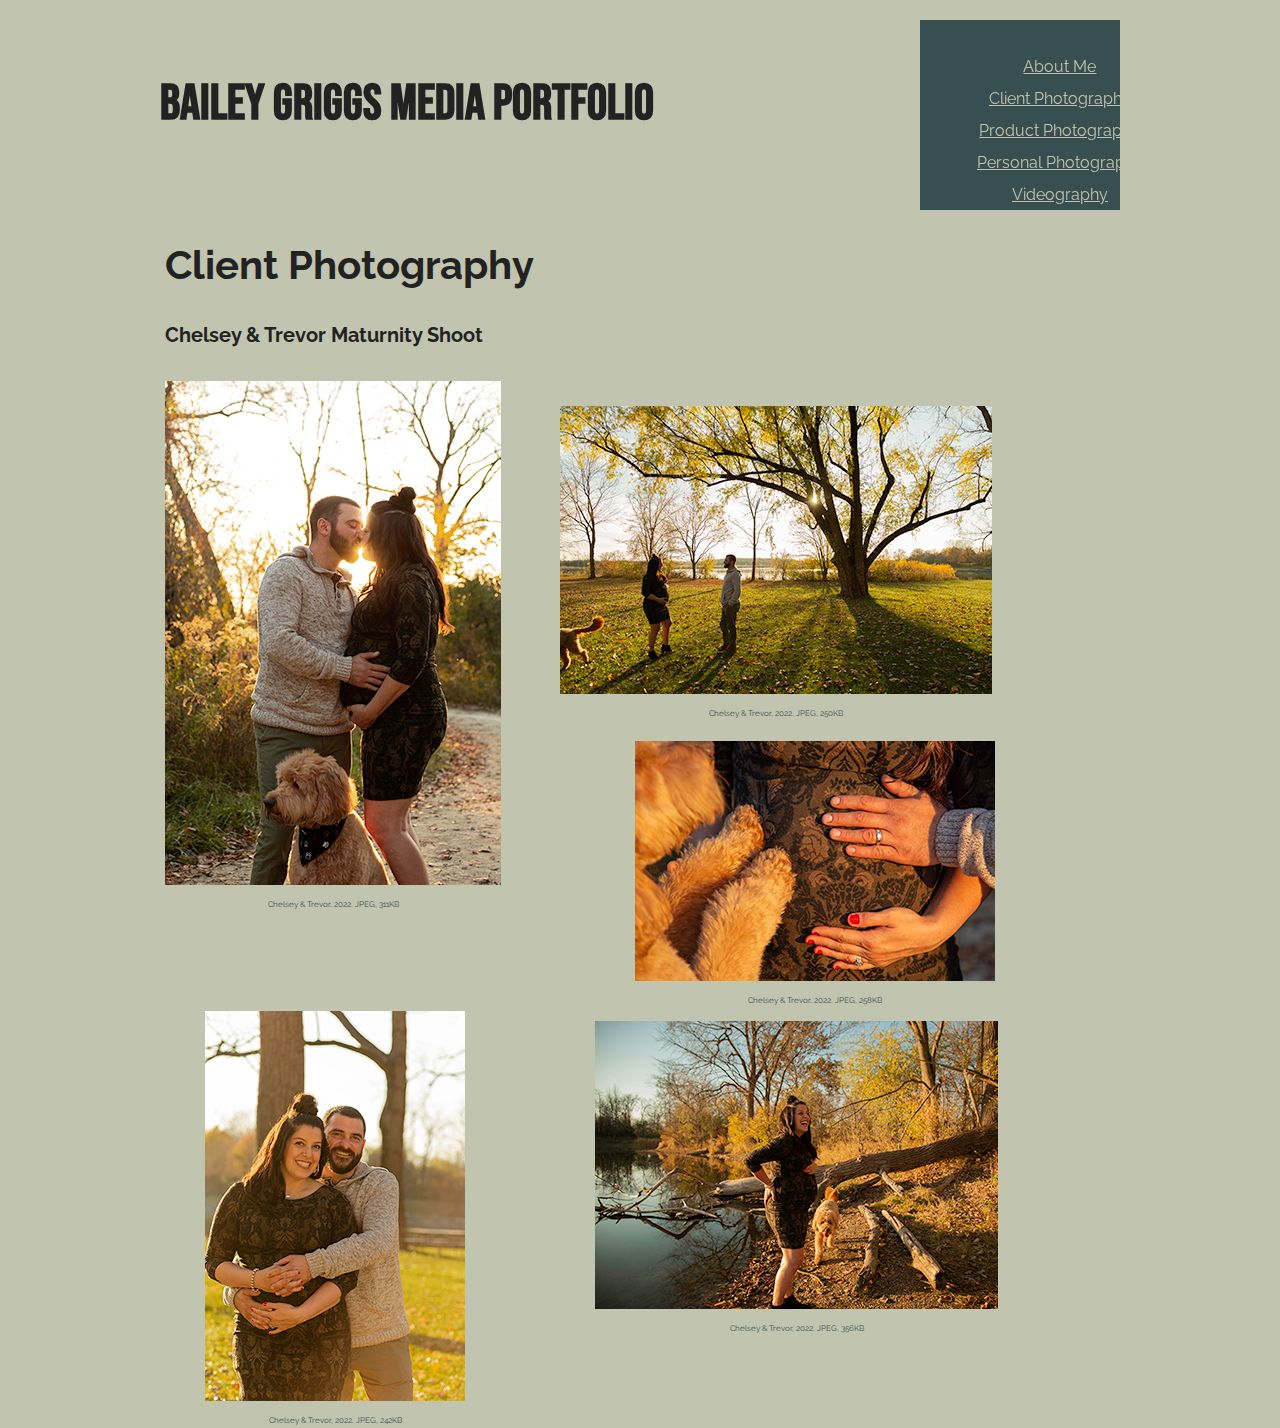
==== client-photography.html @ 6ba6bd65 "about me" ====
<!DOCTYPE html>
<html lang="en">

  <head>
    <title>Bailey Griggs</title>
    <meta charset="utf-8" />
    <link href="css/style.css" rel="stylesheet" />
  </head>

  <body>
    <header>
      <h1>Bailey Griggs Media Portfolio</h1>
    </header>

    <nav>
      <ul id="navlist">
        <li><a href="index.html">About Me</a></li>
        <li><a href="client-photography.html">Client Photography</a></li>
        <li><a href="product-photography.html">Product Photography</a></li>
        <li><a href="personal-photography.html">Personal Photography</a></li>
        <li><a href="videography.html">Videography</a></li>
      </ul>
    </nav>


<main>

<h2>Client Photography</h2>

  <h3>Chelsey & Trevor Maturnity Shoot</h3>

  <figure id="chels-5">
      <img src="images/client-photography/chels-5.jpg"
          alt="Chelsey & Trevor, 2022">
          <figcaption>Chelsey & Trevor, 2022. JPEG, 311KB</figcaption>
  </figure>

    <figure id="chels-2">
        <img src="images/client-photography/chels-2.jpg"
            alt="Chelsey & Trevor, 2022">
            <figcaption>Chelsey & Trevor, 2022. JPEG, 250KB</figcaption>
    </figure>

    <figure id="chels-3">
        <img src="images/client-photography/chels-3.jpg"
            alt="Chelsey & Trevor, 2022">
            <figcaption>Chelsey & Trevor, 2022. JPEG, 242KB</figcaption>
    </figure>

    <figure id="chels-1">
        <img src="images/client-photography/chels-1.jpg"
            alt="Chelsey & Trevor, 2022">
            <figcaption>Chelsey & Trevor, 2022. JPEG, 258KB</figcaption>
        </figure>

    <figure id="chels-4">
        <img src="images/client-photography/chels-4.jpg"
            alt="Chelsey & Trevor, 2022">
            <figcaption>Chelsey & Trevor, 2022. JPEG, 356KB</figcaption>
    </figure>
</main>
</body>
---- css/style.css ----
@import url('https://fonts.googleapis.com/css2?family=Bebas+Neue&family=Raleway:wght@500&display=swap');

body {
  font-family: "Raleway", "Georgia", sans-serif;
  font-size: 16px;
  color: #222;
  line-height: 2;
  max-width: 960px;
  margin: 20px auto;
  background-color: rgb(193,196,175);
  display: grid;
  grid-template-columns: 2fr 1fr;
  grid-template-rows: auto;
  overflow: auto;
}

a,
a:link {
  color: rgb(193,196,175);
}

a:visited {
  color: rgb(201,143,57);
}

a:hover {
  color: rgb(147,184,177);
}

a:active {
  color: rgb(104,114,55);
}

h2 {
  font-family: "Raleway", "Georgia", sans-serif;
  font-size: 40px;
  margin-top: 10px;
  margin-bottom: 5px;
}

h3 {
  font-family: "Raleway", "Georgia", sans-serif;
  font-size: 20px;
  margin-top: 10px;
  margin-bottom: 5px;
}

p {
  font-family: "Georgia", sans-serif;
  font-size: 16px;
  margin-top: 10px;
  margin-bottom: 5px;
}

header {
  background-color: rgb(193,196,175);
  font-family: "Bebas Neue", sans-serif;
  font-size: 25px;
  margin-bottom: 0px;
  text-align: left;
  width: 700px;
  overflow: auto;
  position: sticky;
  top: 0px;
  grid-column: 1/3;
  grid-row: 1;
  position: sticky;
  z-index: 100;
}

nav {
    background-color: rgb(55,79,81);
    padding: 10px;
    position: sticky;
    top: 0px;
    right: 40px;
    align-content: center;
    grid-column: 3/4;
    grid-row: 1;
    width: 180px;
    height: 170px;
    position: sticky;
    z-index: 100;
  }

  main {
    max-width: 960px;
    width: auto;
    margin: 5px;
    grid-column: 1/4;
    position: relative;
  }

figcaption {
  font-size: 8px;
  color: rgb(55,79,81);
  text-align: center;
  overflow: auto;
}

#name {
  font-size: 60px;
}

#title {
  letter-spacing: 2px;
  word-spacing: 4px;
}

#navlist {
    list-style-type: none;
    display: flex;
    flex-direction: column;
    flex-wrap: nowrap;
    justify-content: center;
    align-items: center;
    overflow: auto;
    width: 180px;
    height: 170px;
    }

#headshot {
  position: relative;
  bottom: 45px;
  float: right;
}

#introduction p {
  text-indent: 20px;
}

#client-photography {
  max-width: 560px;
  overflow: auto;
}

#chels-5 {
  position: absolute;
  top: 150px;
  left: -40px;
}

#chels-2 {
  position: absolute;
  top: 175px;
  left: 355px;
}

#chels-3 {
  position: absolute;
  top: 780px;
  left: 0px;
}


#chels-1 {
  position: absolute;
  top: 510px;
  left: 430px;
}

#chels-4 {
  position: absolute;
  top: 790px;
  left: 390px;
}

/*Personal Photography*/

#digital-1 {
  grid-column: 1 / 6;
  grid-row: 1 / 7;
}

#digital-2 {
  grid-column: 5 / 10;
  grid-row: 4 / 8;
}

#digital-3 {
  grid-column: 9 / 14;
  grid-row: 1 / 7;
}

#digital-4 {
  grid-column: 1 / 6;
  grid-row: 10 / 16;
}

#digital-5 {
  grid-column: 5 / 12;
  grid-row: 12 / 16;
}

#digital-6 {
  grid-column: 5 / 10;
  grid-row: 8 / 12;
}

#digital-7 {
  grid-column: 5 / 10;
  grid-row: 1 / 4;
}

#digital-8 {
  grid-column: 9 / 14;
  grid-row: 7 / 12;
}

#digital-9 {
  grid-column: 1 / 6;
  grid-row: 7 / 10;
}

#film-1 {
  grid-column: 10 / 14;
  grid-row: 6 / 10;
}

#film-2 {
  grid-column: 1 / 7;
  grid-row: 1 / 7;
}

#film-3 {
  grid-column: 9 / 14;
  grid-row: 1 / 6;
}

#film-4 {
  grid-column: 1 / 7;
  grid-row: 7 / 10;
}

#film-5 {
  grid-column: 6 / 10;
  grid-row: 2 / 6;
}

#film-6 {
  grid-column: 6 / 11;
  grid-row: 6 / 11;
}

/*
#aw-5 {
  float: left;
}

#aw-1 {
  float: right;
}

#aw-9 {
  float: left;
}
*/

.row {
  display: flex;
  flex-wrap: wrap;
  padding: 4px;
}

.column {
  flex: 25%;
  max-width: 25%;
  padding: 0 4px;
}

.column img {
  margin-top: 8px;
  vertical-align: middle;
  width: 100%;
}

@@media screen and (max-width: 900px) {
  .column {
   flex: 50%;
   max-width: 50%;
 }
}

@media screen and (max-width: 900px) {
  .column {
    flex: 100%;
    max-width: 100%;
  }
}






.gallery {
  display: grid;
  grid-template-columns: repeat(13, 1fr);
  grid-template-rows: repeat(auto, 5vw);
  grid-gap: 15px;
}

.gallery img {
  width: 100%;
  height: 100%;
  object-fit: cover;
}
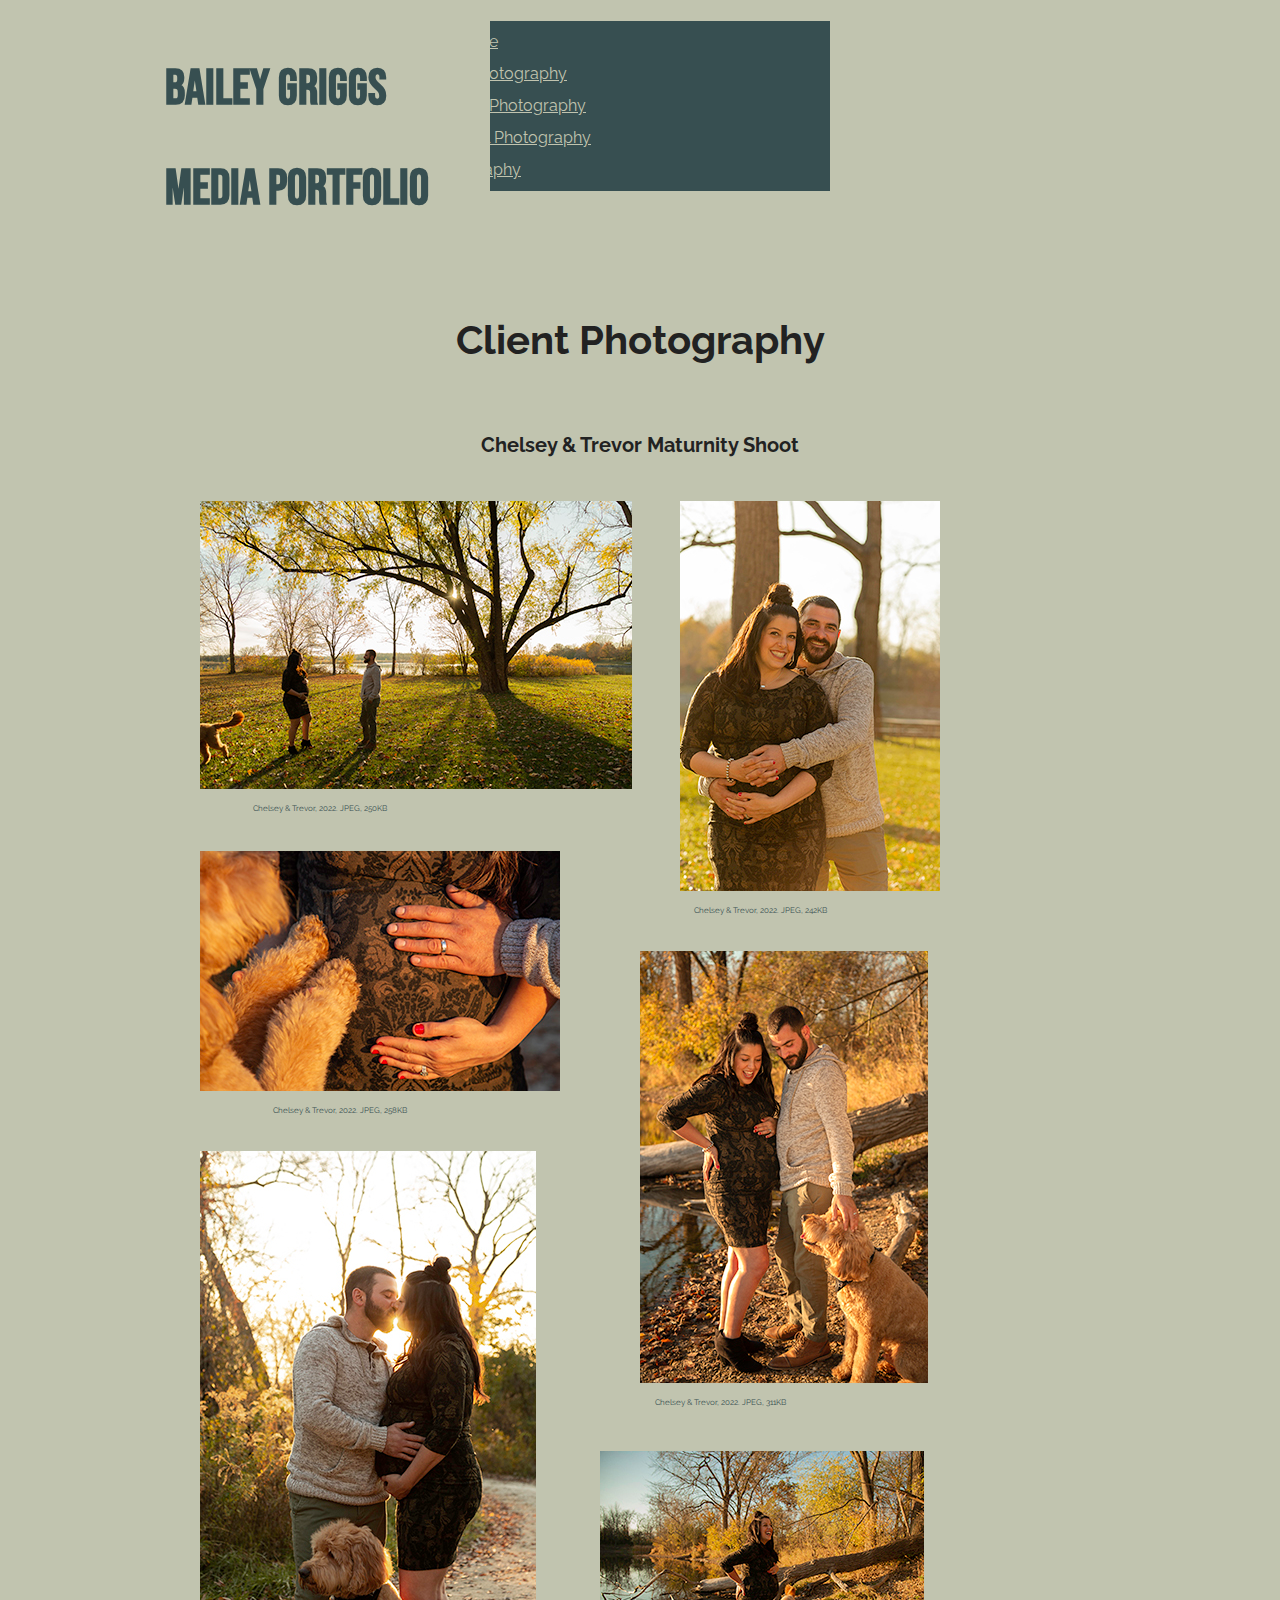
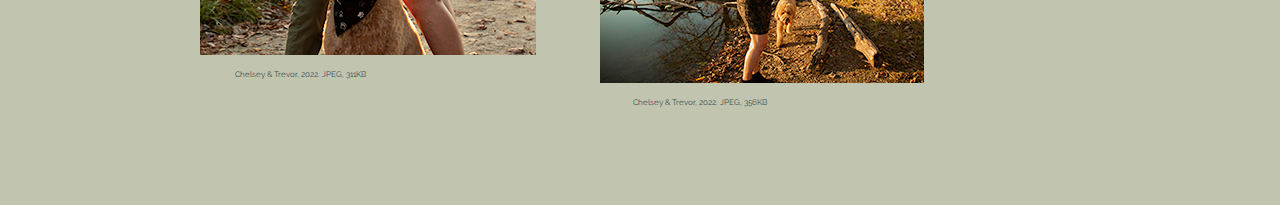
==== commit 17665a56: "update header" ====
--- a/client-photography.html
+++ b/client-photography.html
@@ -29,11 +29,13 @@
 
   <h3>Chelsey & Trevor Maturnity Shoot</h3>
 
-  <figure id="chels-5">
-      <img src="images/client-photography/chels-5.jpg"
+<section id="chels-gallery">
+
+  <figure id="chels-1">
+      <img src="images/client-photography/chels-1.jpg"
           alt="Chelsey & Trevor, 2022">
-          <figcaption>Chelsey & Trevor, 2022. JPEG, 311KB</figcaption>
-  </figure>
+          <figcaption>Chelsey & Trevor, 2022. JPEG, 258KB</figcaption>
+      </figure>
 
     <figure id="chels-2">
         <img src="images/client-photography/chels-2.jpg"
@@ -47,16 +49,24 @@
             <figcaption>Chelsey & Trevor, 2022. JPEG, 242KB</figcaption>
     </figure>
 
-    <figure id="chels-1">
-        <img src="images/client-photography/chels-1.jpg"
-            alt="Chelsey & Trevor, 2022">
-            <figcaption>Chelsey & Trevor, 2022. JPEG, 258KB</figcaption>
-        </figure>
-
     <figure id="chels-4">
         <img src="images/client-photography/chels-4.jpg"
             alt="Chelsey & Trevor, 2022">
             <figcaption>Chelsey & Trevor, 2022. JPEG, 356KB</figcaption>
     </figure>
+
+    <figure id="chels-5">
+        <img src="images/client-photography/chels-5.jpg"
+            alt="Chelsey & Trevor, 2022">
+            <figcaption>Chelsey & Trevor, 2022. JPEG, 311KB</figcaption>
+    </figure>
+
+    <figure id="chels-6">
+        <img src="images/client-photography/chels-6.jpg"
+            alt="Chelsey & Trevor, 2022">
+            <figcaption>Chelsey & Trevor, 2022. JPEG, 311KB</figcaption>
+    </figure>
+
+  </section>
 </main>
 </body>
--- a/css/style.css
+++ b/css/style.css
@@ -6,11 +6,9 @@
   color: #222;
   line-height: 2;
   max-width: 960px;
+  padding-top: 250px;
   margin: 20px auto;
   background-color: rgb(193,196,175);
-  display: grid;
-  grid-template-columns: 2fr 1fr;
-  grid-template-rows: auto;
   overflow: auto;
 }
 
@@ -36,6 +34,8 @@
   font-size: 40px;
   margin-top: 10px;
   margin-bottom: 5px;
+  text-align: center;
+  padding: 20px;
 }
 
 h3 {
@@ -43,6 +43,8 @@
   font-size: 20px;
   margin-top: 10px;
   margin-bottom: 5px;
+  text-align: center;
+  padding: 15px;
 }
 
 p {
@@ -53,70 +55,57 @@
 }
 
 header {
+  color: rgb(55,79,81);
   background-color: rgb(193,196,175);
   font-family: "Bebas Neue", sans-serif;
   font-size: 25px;
-  margin-bottom: 0px;
+  margin-bottom: 20px;
+  padding: 5px;
   text-align: left;
-  width: 700px;
-  overflow: auto;
-  position: sticky;
+  height: 200px;
+  width: 320px;
+  overflow: visible;
+  position: fixed;
   top: 0px;
-  grid-column: 1/3;
-  grid-row: 1;
-  position: sticky;
-  z-index: 100;
+  z-index: 20;
 }
 
 nav {
-    background-color: rgb(55,79,81);
-    padding: 10px;
-    position: sticky;
+    height: 200px;
+    padding: 5px;
+    width: 600px;
+    z-index: 10;
+    position:fixed;
     top: 0px;
-    right: 40px;
-    align-content: center;
-    grid-column: 3/4;
-    grid-row: 1;
-    width: 180px;
-    height: 170px;
-    position: sticky;
-    z-index: 100;
+    left: 415px;
   }
 
   main {
     max-width: 960px;
-    width: auto;
-    margin: 5px;
-    grid-column: 1/4;
+    height: auto;
     position: relative;
+    min-width: 900px;
   }
 
 figcaption {
   font-size: 8px;
   color: rgb(55,79,81);
   text-align: center;
-  overflow: auto;
-}
-
-#name {
-  font-size: 60px;
-}
-
-#title {
-  letter-spacing: 2px;
-  word-spacing: 4px;
+  overflow: visible;
 }
 
 #navlist {
+    background-color: rgb(55,79,81);
+    padding: 5px;
+    width: 400px;
     list-style-type: none;
     display: flex;
     flex-direction: column;
-    flex-wrap: nowrap;
-    justify-content: center;
-    align-items: center;
-    overflow: auto;
-    width: 180px;
-    height: 170px;
+    flex-wrap: wrap;
+    justify-content: space-between;
+    align-items: right;
+    overflow: visible;
+    position: fixed;
     }
 
 #headshot {
@@ -129,11 +118,47 @@
   text-indent: 20px;
 }
 
-#client-photography {
-  max-width: 560px;
-  overflow: auto;
-}
-
+#chels-gallery {
+  min-width: 900px;
+  max-width: 960px;
+  overflow: visible;
+  display: grid;
+  grid-template-columns: repeat(20, 40px);
+  grid-template-rows: repeat(26, 50px);
+}
+
+#chels-1 {
+  grid-column: 1 / 10;
+  grid-row:8;
+}
+
+#chels-2 {
+  grid-column: 1 / 9;
+  grid-row: 1;
+}
+
+#chels-3 {
+  grid-column: 13 / 19;
+  grid-row: 1;
+}
+
+#chels-4 {
+  grid-column: 11 / 18;
+  grid-row: 20;
+}
+
+#chels-5 {
+  grid-column: 1 / 8;
+  grid-row: 14;
+}
+
+#chels-6 {
+  grid-column: 12 / 18;
+  grid-row: 10;
+}
+
+
+/*
 #chels-5 {
   position: absolute;
   top: 150px;
@@ -164,12 +189,142 @@
   top: 790px;
   left: 390px;
 }
-
-/*Personal Photography*/
-
+*/
+
+/*Product Images*/
+
+  #aw-1 {
+    grid-column-start: 1;
+    grid-column-end: 6;
+    grid-row-start: 1;
+    grid-row-end: 2;
+  }
+
+  #aw-2 {
+    grid-column-start: 1;
+    grid-column-end: 5;
+    grid-row-start: 6;
+    grid-row-end: 11;
+  }
+
+  #aw-3 {
+    grid-column-start: 9;
+    grid-column-end: 14;
+    grid-row-start: 7;
+    grid-row-end: 14;
+  }
+
+  #aw-5 {
+    grid-column-start: 5;
+    grid-column-end: 10;
+    grid-row-start: 1;
+    grid-row-end: 4;
+  }
+
+  #aw-6 {
+    grid-column-start: 1;
+    grid-column-end: 6;
+    grid-row-start: 2;
+    grid-row-end: 7;
+  }
+
+  #aw-7 {
+    grid-column-start: 9;
+    grid-column-end: 14;
+    grid-row-start: 1;
+    grid-row-end: 5;
+  }
+
+  #aw-8 {
+    grid-column-start: 9;
+    grid-column-end: 14;
+    grid-row-start: 4;
+    grid-row-end: 7;
+  }
+
+  #aw-9 {
+    grid-column-start: 5;
+    grid-column-end: 10;
+    grid-row-start: 4;
+    grid-row-end: 8;
+  }
+
+  #aw-10 {
+    grid-column-start: 1;
+    grid-column-end: 5;
+    grid-row-start: 8;
+    grid-row-end: 12;
+  }
+
+  #aw-11 {
+    grid-column-start: 4;
+    grid-column-end: 10;
+    grid-row-start: 7;
+    grid-row-end: 10;
+  }
+
+/*
+    #aw-1 {
+      grid-column: 1 / 3;
+      grid-row: 1 / 2;
+    }
+
+    #aw-2 {
+      grid-column: 4 / 7;
+      grid-row: 1 / 4;
+    }
+
+    #aw-3 {
+      grid-column: 7 / 10;
+      grid-row: 6 / 8;
+    }
+
+    #aw-4 {
+      grid-column: 6 / 8;
+      grid-row: 4 / 7;
+    }
+
+    #aw-5 {
+      grid-column: 1 / span 3;
+      grid-row: 1 / span 2;
+    }
+
+    #aw-6 {
+  grid-column: 1 / 5;
+  grid-row: 4 / 9;
+}
+
+#aw-7{
+  grid-column: 1 / 6;
+  grid-row: 10 / 15;
+}
+
+#aw-8 {
+  grid-column: 1 / 6;
+  grid-row: 14 / 18;
+}
+
+#aw-9 {
+  grid-column: 9 / 14;
+  grid-row: 1 / 8;
+}
+
+#aw-10 {
+  grid-column: 1 / 6;
+  grid-row: 13 / 21;
+}
+
+#aw-11 {
+  grid-column: 1 / 6;
+  grid-row: 11 / 17;
+}
+*/
+
+
+/*Personal Images*/
 #digital-1 {
-  grid-column: 1 / 6;
-  grid-row: 1 / 7;
+  grid-column: 1 / 5;
+  grid-row: 1 / 5;
 }
 
 #digital-2 {
@@ -199,7 +354,7 @@
 
 #digital-7 {
   grid-column: 5 / 10;
-  grid-row: 1 / 4;
+  grid-row: 1 /  4;
 }
 
 #digital-8 {
@@ -242,66 +397,26 @@
   grid-row: 6 / 11;
 }
 
-/*
-#aw-5 {
-  float: left;
-}
-
-#aw-1 {
-  float: right;
-}
-
-#aw-9 {
-  float: left;
-}
-*/
-
-.row {
-  display: flex;
-  flex-wrap: wrap;
-  padding: 4px;
-}
-
-.column {
-  flex: 25%;
-  max-width: 25%;
-  padding: 0 4px;
-}
-
-.column img {
-  margin-top: 8px;
-  vertical-align: middle;
-  width: 100%;
-}
-
-@@media screen and (max-width: 900px) {
-  .column {
-   flex: 50%;
-   max-width: 50%;
- }
-}
-
-@media screen and (max-width: 900px) {
-  .column {
-    flex: 100%;
-    max-width: 100%;
-  }
-}
-
-
-
-
-
+
+.container {
+  width: 960px;
+  margin: 2px;
+}
 
 .gallery {
   display: grid;
-  grid-template-columns: repeat(13, 1fr);
-  grid-template-rows: repeat(auto, 5vw);
+  grid-template-columns: 300px repeat(3, 1fr);
   grid-gap: 15px;
+  align: center;
+  max-width: 961px;
+  overflow:auto;
 }
 
 .gallery img {
-  width: 100%;
-  height: 100%;
+  max-width: 100%;
+  max-height: 100%;
   object-fit: cover;
-}
+  display: block;
+  margin: 0;
+  align: center;
+}
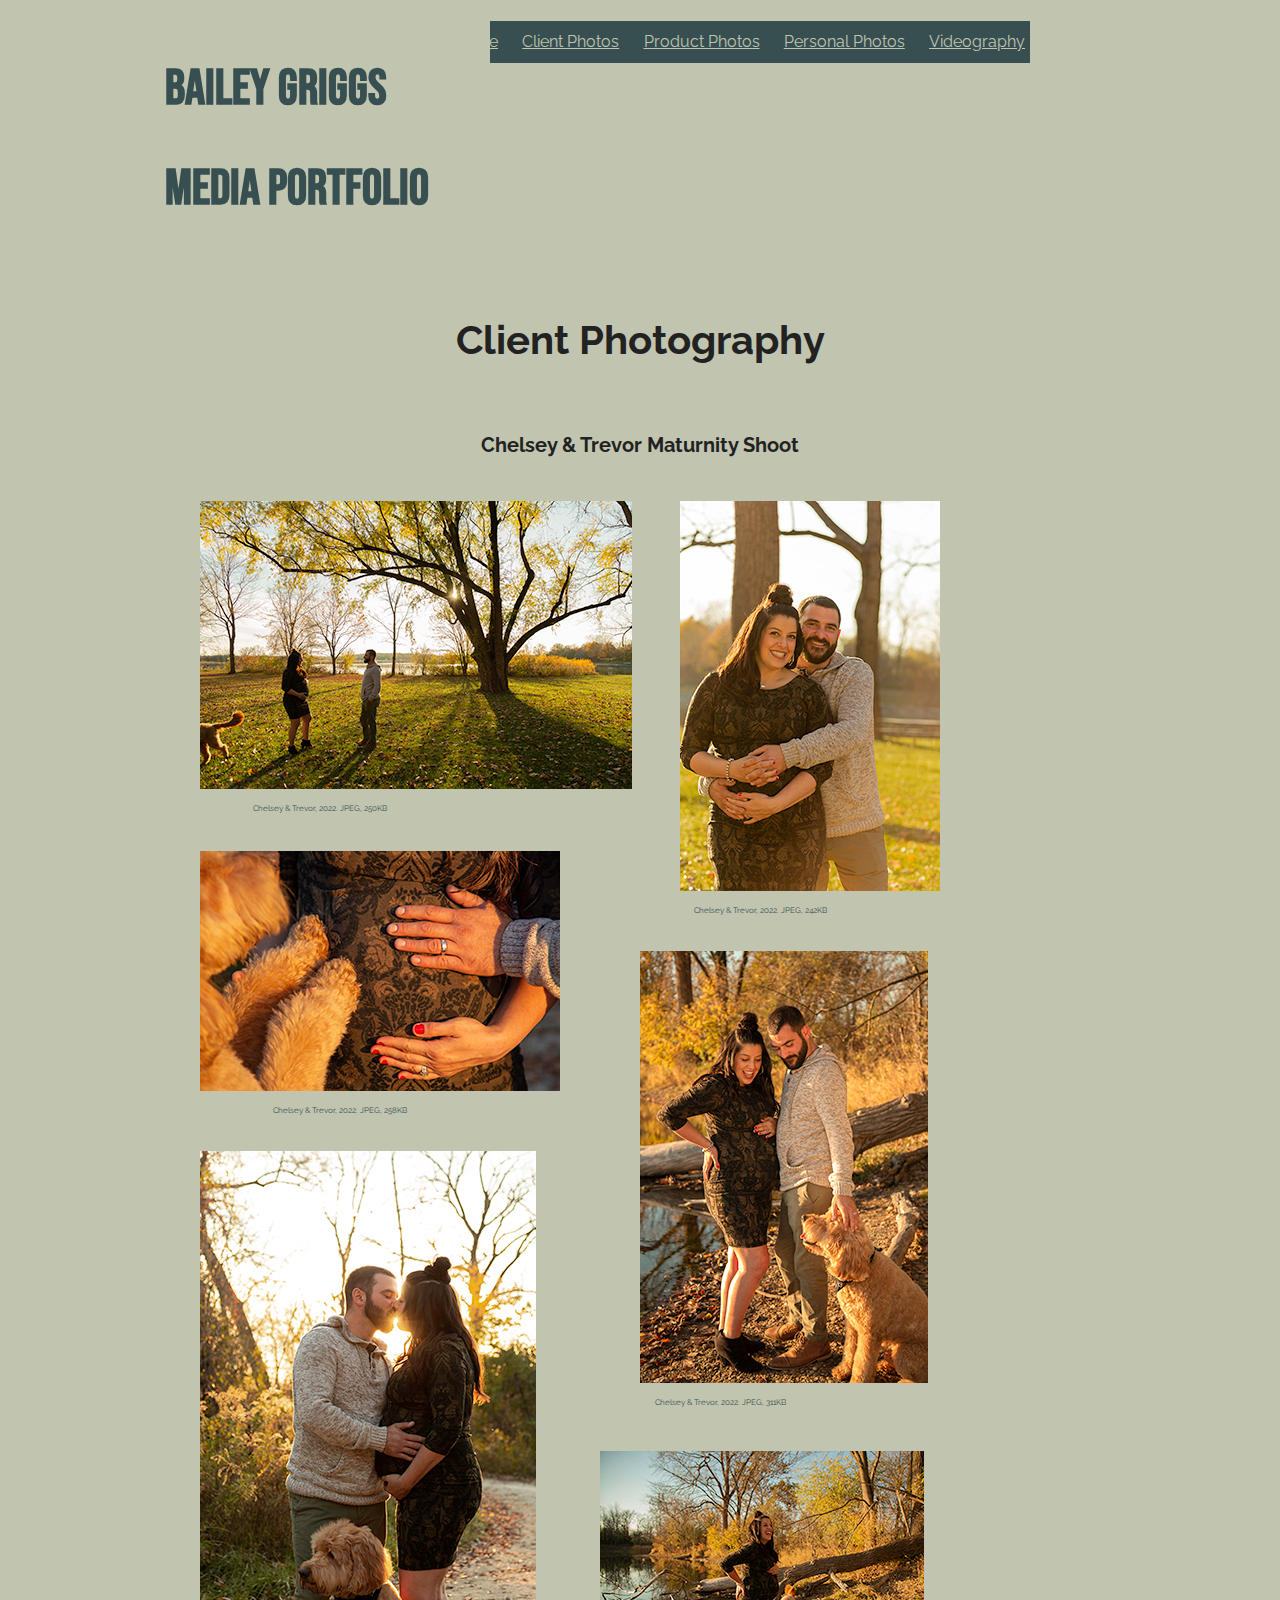
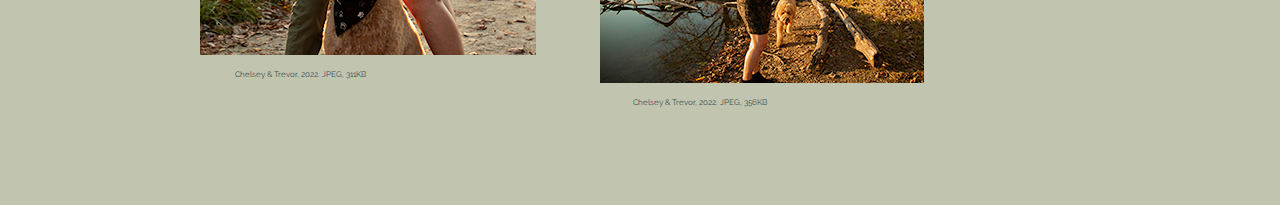
==== commit c798e3c4: "photography to photos" ====
--- a/client-photography.html
+++ b/client-photography.html
@@ -15,9 +15,9 @@
     <nav>
       <ul id="navlist">
         <li><a href="index.html">About Me</a></li>
-        <li><a href="client-photography.html">Client Photography</a></li>
-        <li><a href="product-photography.html">Product Photography</a></li>
-        <li><a href="personal-photography.html">Personal Photography</a></li>
+        <li><a href="client-photography.html">Client Photos</a></li>
+        <li><a href="product-photography.html">Product Photos</a></li>
+        <li><a href="personal-photography.html">Personal Photos</a></li>
         <li><a href="videography.html">Videography</a></li>
       </ul>
     </nav>
--- a/css/style.css
+++ b/css/style.css
@@ -97,10 +97,10 @@
 #navlist {
     background-color: rgb(55,79,81);
     padding: 5px;
-    width: 400px;
+    width: 600px;
     list-style-type: none;
     display: flex;
-    flex-direction: column;
+    flex-direction: row;
     flex-wrap: wrap;
     justify-content: space-between;
     align-items: right;
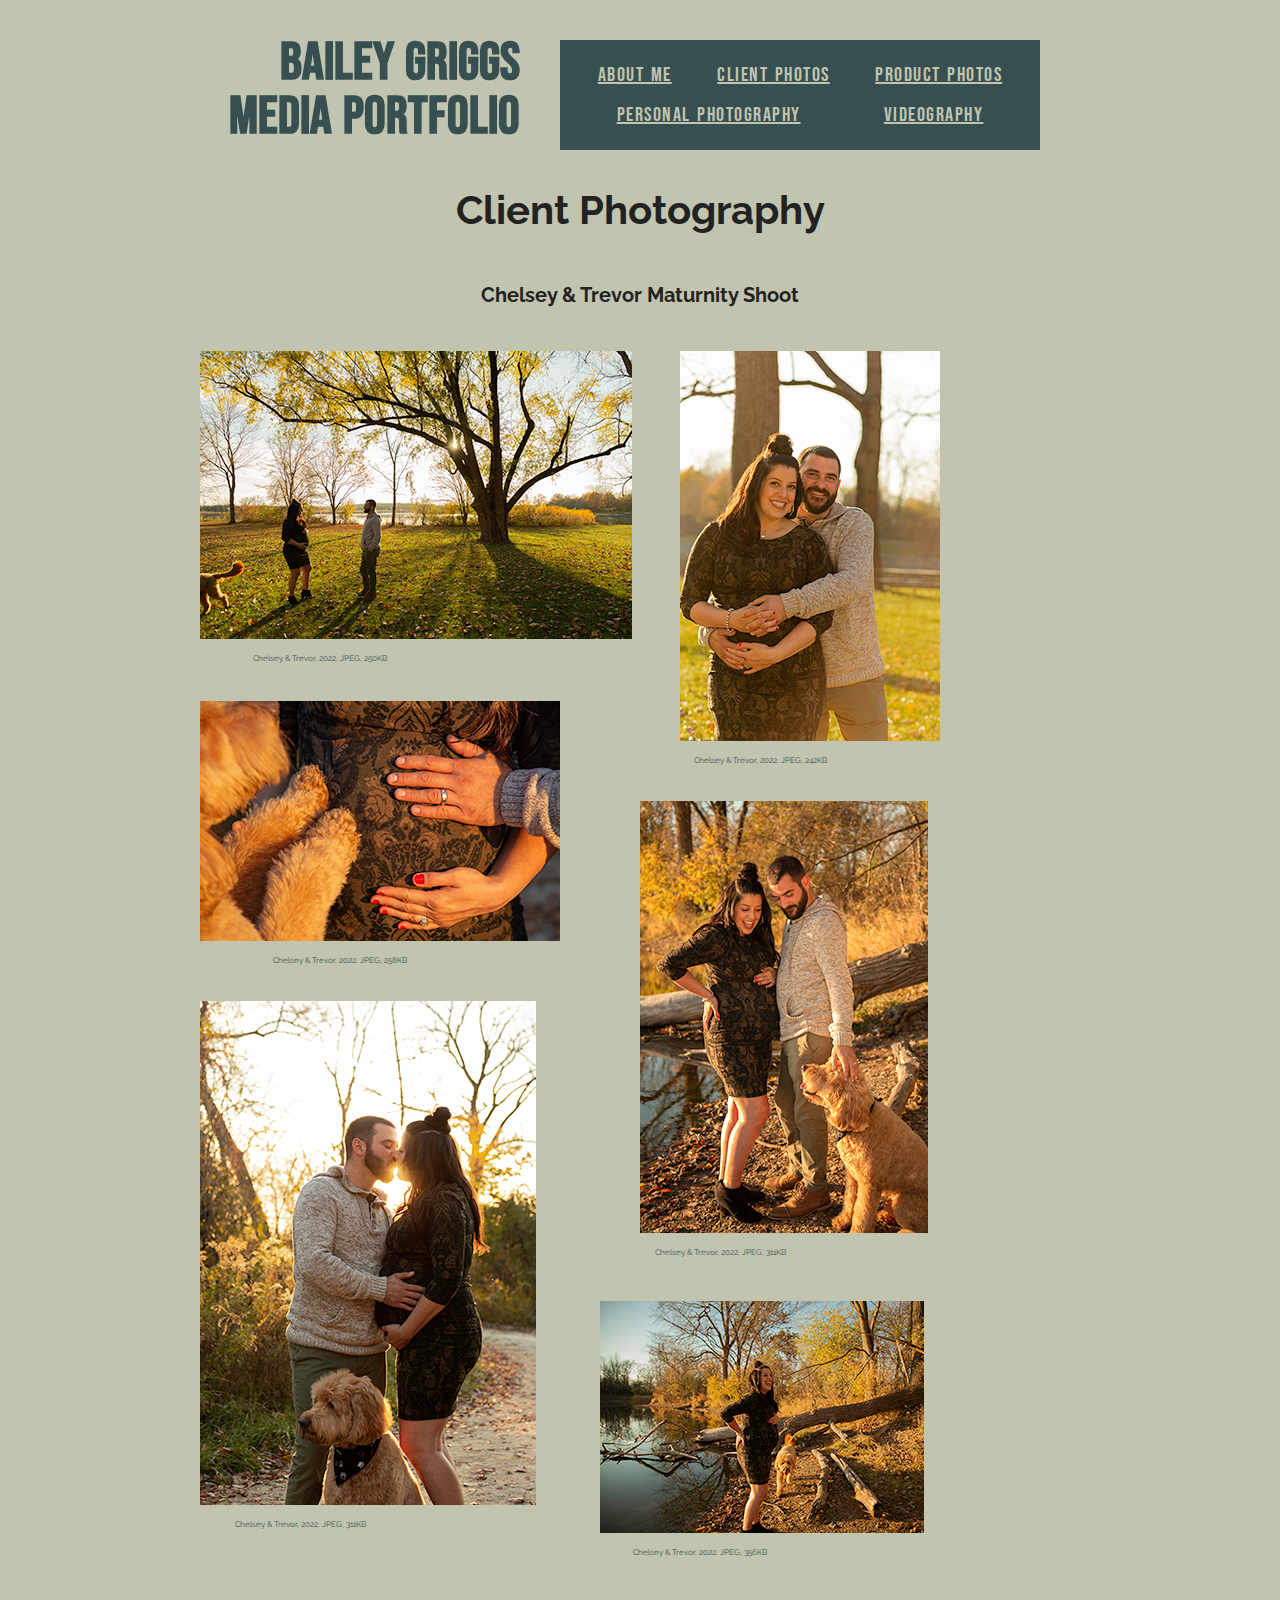
==== commit 51f3956d: "update" ====
--- a/client-photography.html
+++ b/client-photography.html
@@ -1,5 +1,6 @@
 <!DOCTYPE html>
 <html lang="en">
+
 
   <head>
     <title>Bailey Griggs</title>
@@ -9,19 +10,20 @@
 
   <body>
     <header>
-      <h1>Bailey Griggs Media Portfolio</h1>
+    <section id="top">
+        <h1>Bailey Griggs Media Portfolio</h1>
+
+      <nav>
+        <ul id="navlist">
+          <li><a href="index.html">About Me</a></li>
+          <li><a href="client-photography.html">Client Photos</a></li>
+          <li><a href="product-photography.html">Product Photos</a></li>
+          <li><a href="personal-photography.html">Personal Photography</a></li>
+          <li><a href="videography.html">Videography</a></li>
+        </ul>
+      </nav>
+      </section>
     </header>
-
-    <nav>
-      <ul id="navlist">
-        <li><a href="index.html">About Me</a></li>
-        <li><a href="client-photography.html">Client Photos</a></li>
-        <li><a href="product-photography.html">Product Photos</a></li>
-        <li><a href="personal-photography.html">Personal Photos</a></li>
-        <li><a href="videography.html">Videography</a></li>
-      </ul>
-    </nav>
-
 
 <main>
 
--- a/css/style.css
+++ b/css/style.css
@@ -6,7 +6,7 @@
   color: #222;
   line-height: 2;
   max-width: 960px;
-  padding-top: 250px;
+  padding-top: 150px;
   margin: 20px auto;
   background-color: rgb(193,196,175);
   overflow: auto;
@@ -32,10 +32,10 @@
 h2 {
   font-family: "Raleway", "Georgia", sans-serif;
   font-size: 40px;
-  margin-top: 10px;
+  margin-top: 0px;
   margin-bottom: 5px;
   text-align: center;
-  padding: 20px;
+  padding: 0px;
 }
 
 h3 {
@@ -58,26 +58,41 @@
   color: rgb(55,79,81);
   background-color: rgb(193,196,175);
   font-family: "Bebas Neue", sans-serif;
+  line-height:1;
+  word-spacing: 2px;
   font-size: 25px;
-  margin-bottom: 20px;
-  padding: 5px;
-  text-align: left;
-  height: 200px;
-  width: 320px;
+  padding:10px;
+  padding-top: 0;
+  text-align: right;
+  height: 150px;
+  width: 960px;
   overflow: visible;
   position: fixed;
   top: 0px;
+  display: inline-block;
+  padding-bottom: 0;
+  display:grid;
+  grid-template-columns: 1fr 2fr;
+  grid-template-areas:
+    "h1" "nav" ;
   z-index: 20;
 }
 
+h1 {
+  grid-area: h1;
+  font-size: 54px;
+  width: 350px;
+}
+
 nav {
+    grid-area: nav;
     height: 200px;
     padding: 5px;
-    width: 600px;
-    z-index: 10;
-    position:fixed;
-    top: 0px;
-    left: 415px;
+    padding-left: 40px;
+    position: fixed;
+    top: 15px;
+    overflow: auto;
+    display: inline-block;
   }
 
   main {
@@ -96,15 +111,18 @@
 
 #navlist {
     background-color: rgb(55,79,81);
-    padding: 5px;
-    width: 600px;
+    line-height: 2;
+    letter-spacing: 1.5px;
+    border: none;
+    padding: 15px;
+    width: 450px;
+    font-size: 20px;
     list-style-type: none;
     display: flex;
     flex-direction: row;
     flex-wrap: wrap;
-    justify-content: space-between;
-    align-items: right;
-    overflow: visible;
+    justify-content: space-around;
+    overflow:auto;
     position: fixed;
     }
 
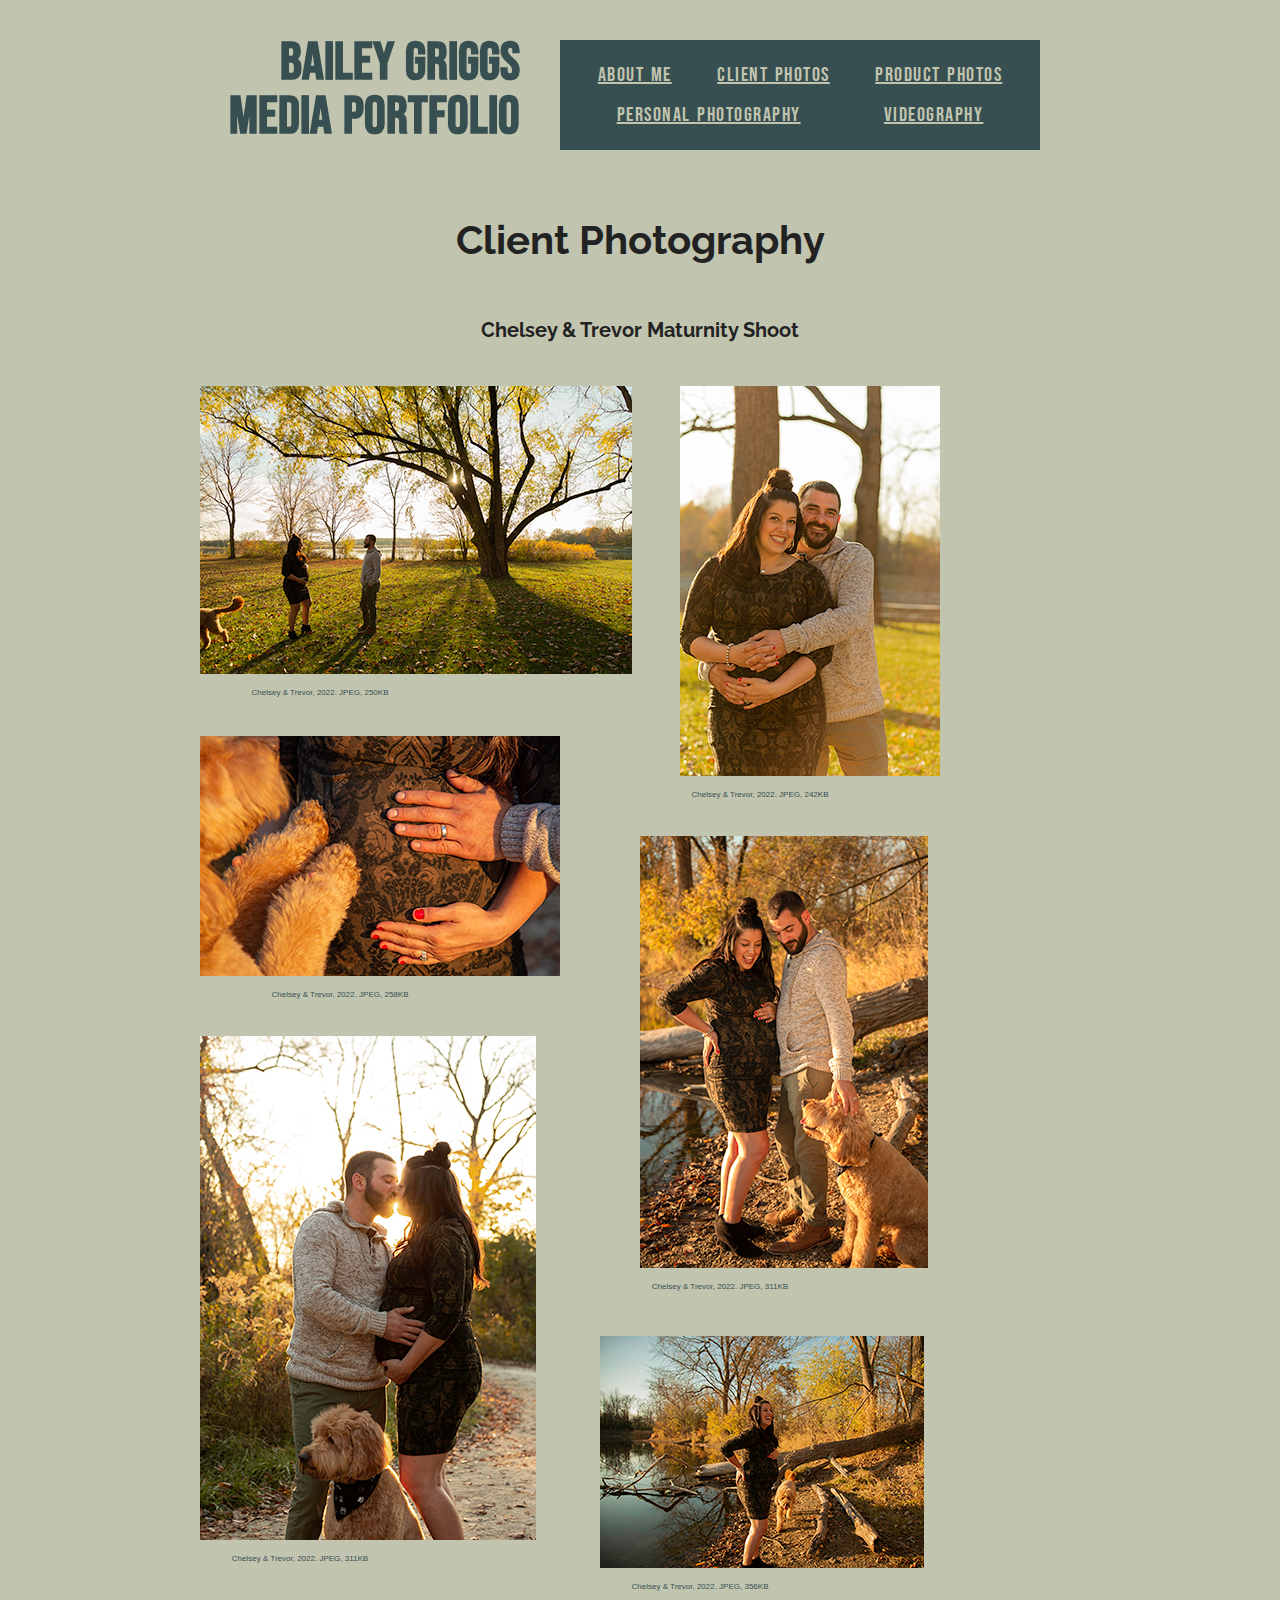
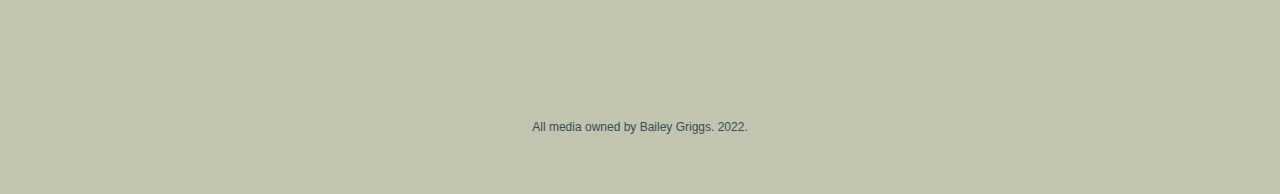
==== commit 45ce7018: "update" ====
--- a/client-photography.html
+++ b/client-photography.html
@@ -71,4 +71,11 @@
 
   </section>
 </main>
+
+  <footer>
+    <p>All media owned by Bailey Griggs. 2022.</p>
+  </footer>
+
 </body>
+
+</html>
--- a/css/style.css
+++ b/css/style.css
@@ -6,7 +6,7 @@
   color: #222;
   line-height: 2;
   max-width: 960px;
-  padding-top: 150px;
+  padding-top: 180px;
   margin: 20px auto;
   background-color: rgb(193,196,175);
   overflow: auto;
@@ -33,7 +33,7 @@
   font-family: "Raleway", "Georgia", sans-serif;
   font-size: 40px;
   margin-top: 0px;
-  margin-bottom: 5px;
+  margin-bottom: 15px;
   text-align: center;
   padding: 0px;
 }
@@ -103,10 +103,19 @@
   }
 
 figcaption {
+  font-family: "Georgia", sans-serif;
   font-size: 8px;
   color: rgb(55,79,81);
   text-align: center;
   overflow: visible;
+}
+
+footer p {
+  color: rgb(55,79,81);
+  font-family: "Georgia", sans-serif;
+  font-size: 12px;
+  padding: 35px;
+  text-align: center;
 }
 
 #navlist {
@@ -127,13 +136,18 @@
     }
 
 #headshot {
-  position: relative;
-  bottom: 45px;
+  width: 350px;
   float: right;
+  margin: 10px;
+  padding-top: 5px;
 }
 
 #introduction p {
-  text-indent: 20px;
+  text-indent: 40px;
+  max-width:800px;
+  padding-left: 50px;
+  padding-right: 50px;
+
 }
 
 #chels-gallery {
@@ -176,39 +190,6 @@
 }
 
 
-/*
-#chels-5 {
-  position: absolute;
-  top: 150px;
-  left: -40px;
-}
-
-#chels-2 {
-  position: absolute;
-  top: 175px;
-  left: 355px;
-}
-
-#chels-3 {
-  position: absolute;
-  top: 780px;
-  left: 0px;
-}
-
-
-#chels-1 {
-  position: absolute;
-  top: 510px;
-  left: 430px;
-}
-
-#chels-4 {
-  position: absolute;
-  top: 790px;
-  left: 390px;
-}
-*/
-
 /*Product Images*/
 
   #aw-1 {
@@ -280,63 +261,6 @@
     grid-row-start: 7;
     grid-row-end: 10;
   }
-
-/*
-    #aw-1 {
-      grid-column: 1 / 3;
-      grid-row: 1 / 2;
-    }
-
-    #aw-2 {
-      grid-column: 4 / 7;
-      grid-row: 1 / 4;
-    }
-
-    #aw-3 {
-      grid-column: 7 / 10;
-      grid-row: 6 / 8;
-    }
-
-    #aw-4 {
-      grid-column: 6 / 8;
-      grid-row: 4 / 7;
-    }
-
-    #aw-5 {
-      grid-column: 1 / span 3;
-      grid-row: 1 / span 2;
-    }
-
-    #aw-6 {
-  grid-column: 1 / 5;
-  grid-row: 4 / 9;
-}
-
-#aw-7{
-  grid-column: 1 / 6;
-  grid-row: 10 / 15;
-}
-
-#aw-8 {
-  grid-column: 1 / 6;
-  grid-row: 14 / 18;
-}
-
-#aw-9 {
-  grid-column: 9 / 14;
-  grid-row: 1 / 8;
-}
-
-#aw-10 {
-  grid-column: 1 / 6;
-  grid-row: 13 / 21;
-}
-
-#aw-11 {
-  grid-column: 1 / 6;
-  grid-row: 11 / 17;
-}
-*/
 
 
 /*Personal Images*/
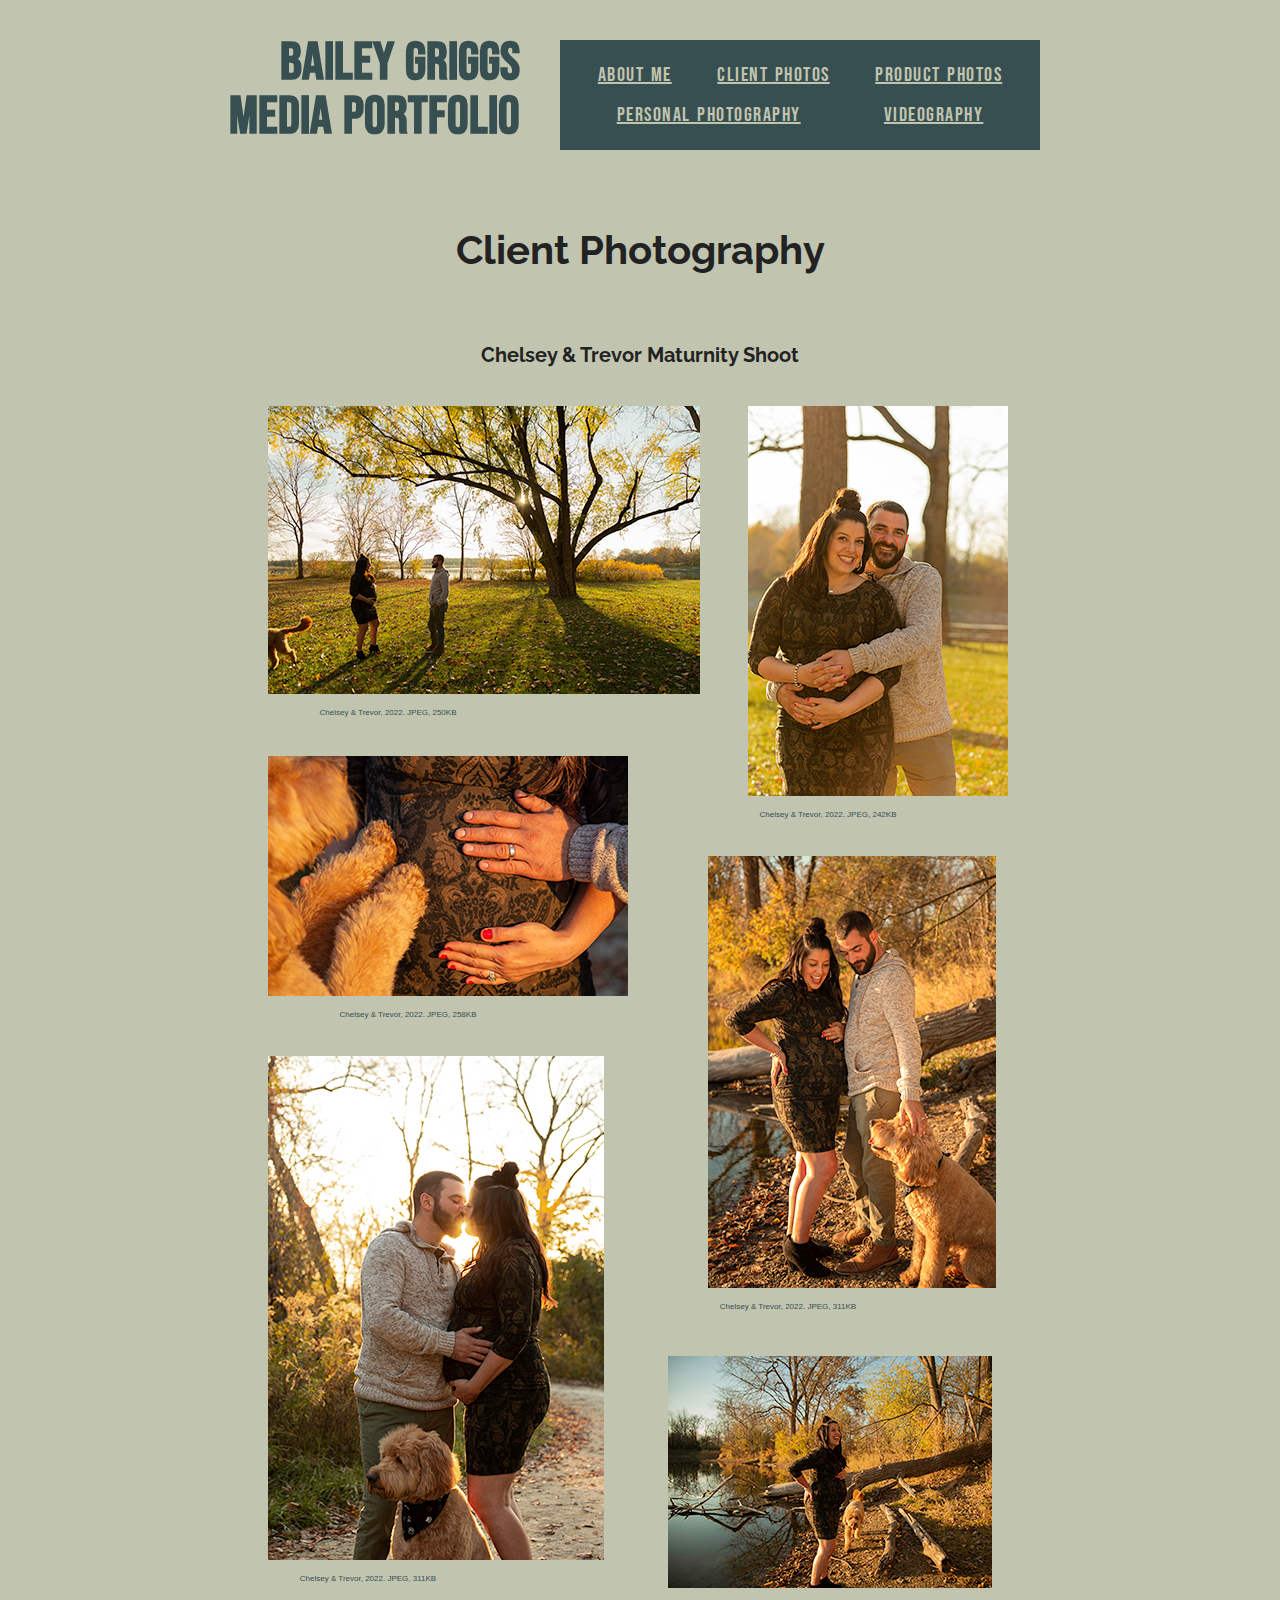
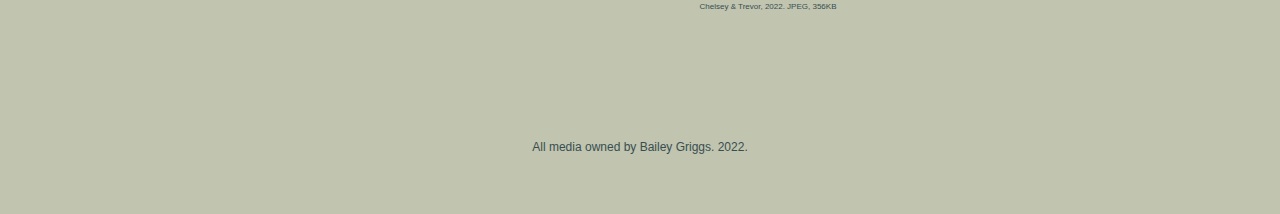
==== commit e2a228ac: "sat night final" ====
--- a/client-photography.html
+++ b/client-photography.html
@@ -31,7 +31,7 @@
 
   <h3>Chelsey & Trevor Maturnity Shoot</h3>
 
-<section id="chels-gallery">
+<div id="chels-gallery">
 
   <figure id="chels-1">
       <img src="images/client-photography/chels-1.jpg"
@@ -69,7 +69,7 @@
             <figcaption>Chelsey & Trevor, 2022. JPEG, 311KB</figcaption>
     </figure>
 
-  </section>
+  </div>
 </main>
 
   <footer>
--- a/css/style.css
+++ b/css/style.css
@@ -32,8 +32,8 @@
 h2 {
   font-family: "Raleway", "Georgia", sans-serif;
   font-size: 40px;
-  margin-top: 0px;
-  margin-bottom: 15px;
+  margin-top: 10px;
+  margin-bottom: 35px;
   text-align: center;
   padding: 0px;
 }
@@ -41,10 +41,9 @@
 h3 {
   font-family: "Raleway", "Georgia", sans-serif;
   font-size: 20px;
-  margin-top: 10px;
   margin-bottom: 5px;
   text-align: center;
-  padding: 15px;
+  padding: 10px;
 }
 
 p {
@@ -151,6 +150,7 @@
 }
 
 #chels-gallery {
+  margin-left: 68px;
   min-width: 900px;
   max-width: 960px;
   overflow: visible;
@@ -199,13 +199,6 @@
     grid-row-end: 2;
   }
 
-  #aw-2 {
-    grid-column-start: 1;
-    grid-column-end: 5;
-    grid-row-start: 6;
-    grid-row-end: 11;
-  }
-
   #aw-3 {
     grid-column-start: 9;
     grid-column-end: 14;
@@ -224,7 +217,7 @@
     grid-column-start: 1;
     grid-column-end: 6;
     grid-row-start: 2;
-    grid-row-end: 7;
+    grid-row-end: 6;
   }
 
   #aw-7 {
@@ -251,12 +244,12 @@
   #aw-10 {
     grid-column-start: 1;
     grid-column-end: 5;
-    grid-row-start: 8;
-    grid-row-end: 12;
+    grid-row-start: 6;
+    grid-row-end: 10;
   }
 
   #aw-11 {
-    grid-column-start: 4;
+    grid-column-start: 3;
     grid-column-end: 10;
     grid-row-start: 7;
     grid-row-end: 10;
@@ -362,3 +355,16 @@
   margin: 0;
   align: center;
 }
+
+
+
+/*VIDEO GALLERY*/
+
+#video-gallery {
+    max-width: 800px;
+    overflow: visible;
+    display: grid;
+    grid-template-columns: repeat(2, 1fr);
+    grid-gap: 50px;
+    margin-left: 40px;
+  }
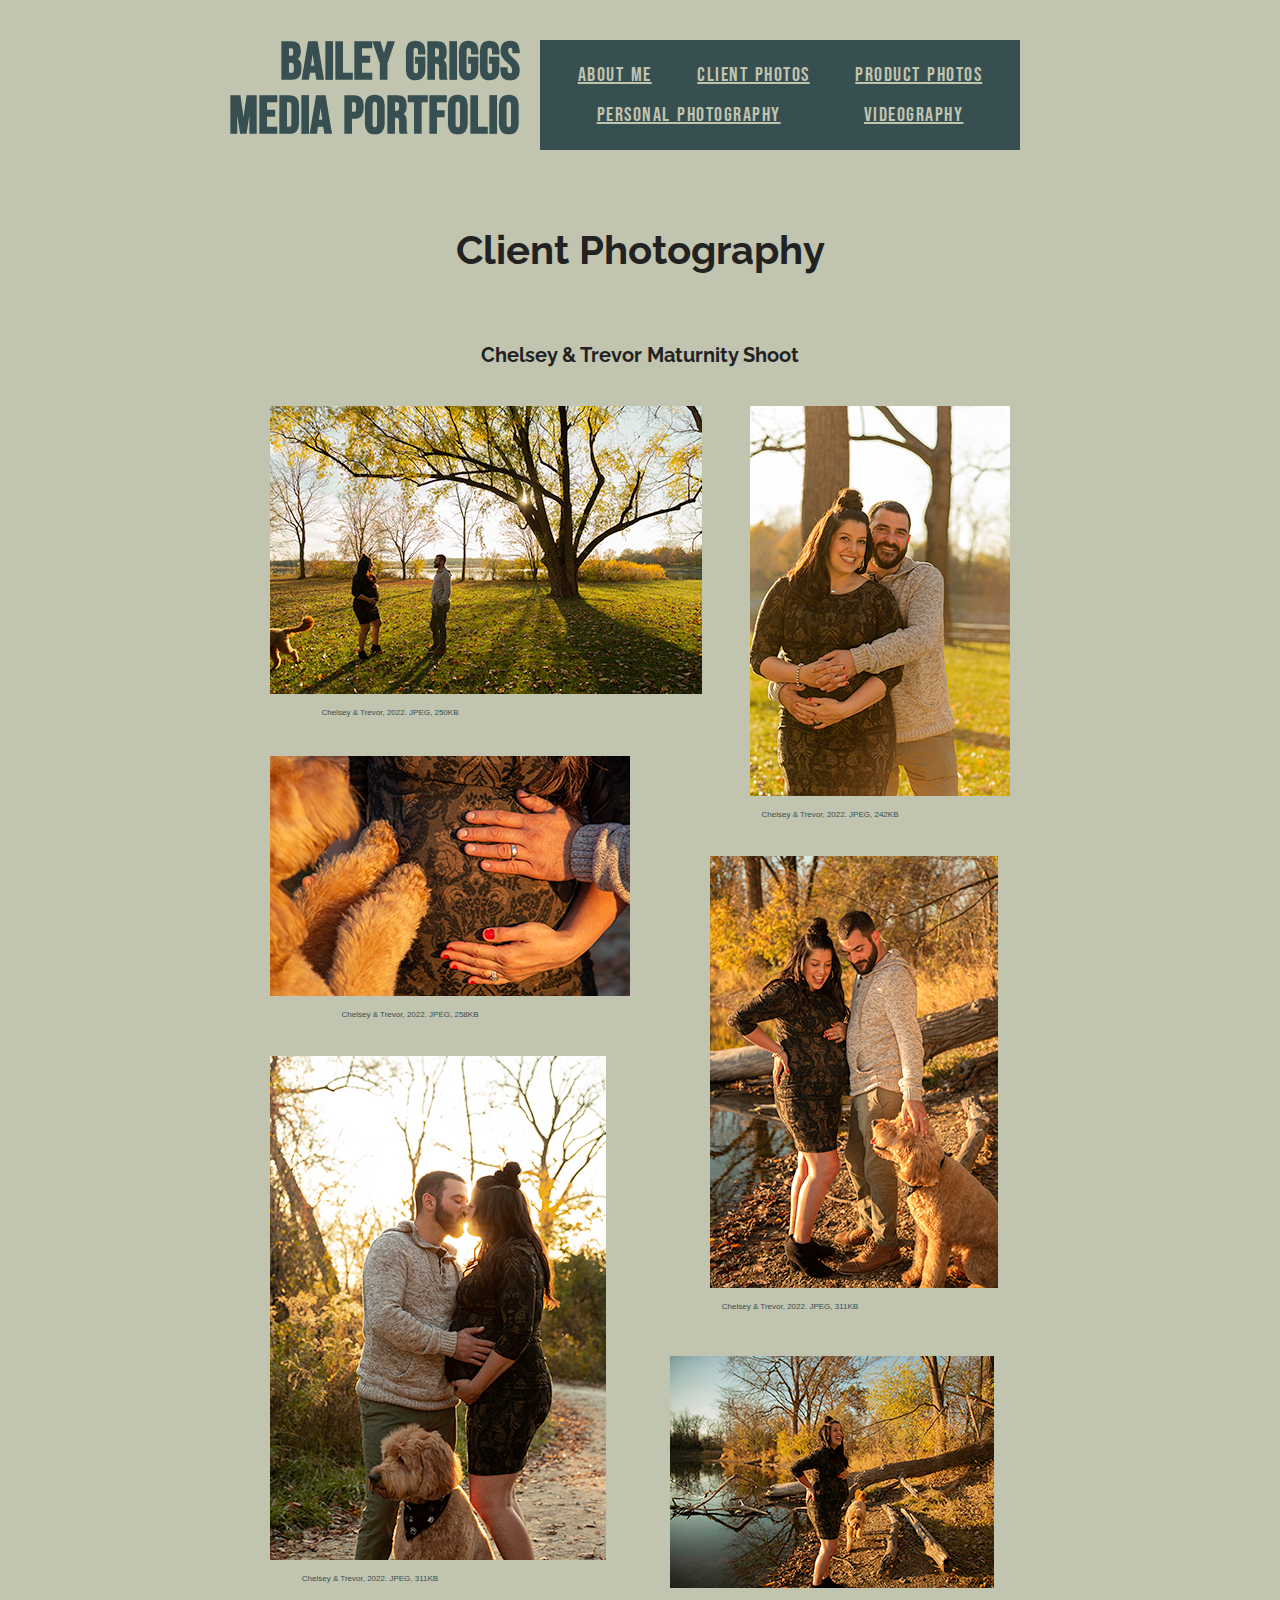
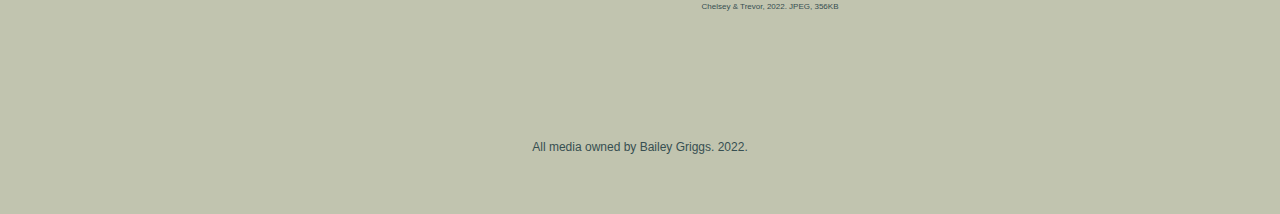
==== commit e95c4d39: "fix captions" ====
--- a/client-photography.html
+++ b/client-photography.html
@@ -35,37 +35,37 @@
 
   <figure id="chels-1">
       <img src="images/client-photography/chels-1.jpg"
-          alt="Chelsey & Trevor, 2022">
+          alt="Hands and dog paws on pregnant stomach.">
           <figcaption>Chelsey & Trevor, 2022. JPEG, 258KB</figcaption>
       </figure>
 
     <figure id="chels-2">
         <img src="images/client-photography/chels-2.jpg"
-            alt="Chelsey & Trevor, 2022">
+            alt="People walking in landscape.">
             <figcaption>Chelsey & Trevor, 2022. JPEG, 250KB</figcaption>
     </figure>
 
     <figure id="chels-3">
         <img src="images/client-photography/chels-3.jpg"
-            alt="Chelsey & Trevor, 2022">
+            alt="Couple hugging.">
             <figcaption>Chelsey & Trevor, 2022. JPEG, 242KB</figcaption>
     </figure>
 
     <figure id="chels-4">
         <img src="images/client-photography/chels-4.jpg"
-            alt="Chelsey & Trevor, 2022">
+            alt="Woman laughing by water">
             <figcaption>Chelsey & Trevor, 2022. JPEG, 356KB</figcaption>
     </figure>
 
     <figure id="chels-5">
         <img src="images/client-photography/chels-5.jpg"
-            alt="Chelsey & Trevor, 2022">
+            alt="Couple kissing with dog seated.">
             <figcaption>Chelsey & Trevor, 2022. JPEG, 311KB</figcaption>
     </figure>
 
     <figure id="chels-6">
         <img src="images/client-photography/chels-6.jpg"
-            alt="Chelsey & Trevor, 2022">
+            alt="Couple smiling looking at dog.">
             <figcaption>Chelsey & Trevor, 2022. JPEG, 311KB</figcaption>
     </figure>
 
--- a/css/style.css
+++ b/css/style.css
@@ -88,6 +88,7 @@
     height: 200px;
     padding: 5px;
     padding-left: 40px;
+    padding-left: 20px;
     position: fixed;
     top: 15px;
     overflow: auto;
@@ -150,8 +151,8 @@
 }
 
 #chels-gallery {
-  margin-left: 68px;
-  min-width: 900px;
+  margin-left: 70px;
+  min-width: 800px;
   max-width: 960px;
   overflow: visible;
   display: grid;
@@ -191,170 +192,192 @@
 
 
 /*Product Images*/
+#product-gallery {
+  margin-left: 70px;
+  min-width: 800px;
+  max-width: 960px;
+  overflow: visible;
+  display: grid;
+  grid-template-columns: repeat(20, 40px);
+  grid-template-rows: repeat(26, 50px);
+}
 
   #aw-1 {
-    grid-column-start: 1;
-    grid-column-end: 6;
-    grid-row-start: 1;
-    grid-row-end: 2;
+    grid-column: 1 / 8;
+    grid-row: 1:
+  }
+
+  #aw-2 {
+    grid-column: 1 / 10;
+    grid-row: 21;
   }
 
   #aw-3 {
-    grid-column-start: 9;
-    grid-column-end: 14;
-    grid-row-start: 7;
-    grid-row-end: 14;
+    grid-column: 15 / 21;
+    grid-row: 15;
   }
 
   #aw-5 {
-    grid-column-start: 5;
-    grid-column-end: 10;
-    grid-row-start: 1;
-    grid-row-end: 4;
+    grid-column: 8 / 14;
+    grid-row: 1;
   }
 
   #aw-6 {
-    grid-column-start: 1;
-    grid-column-end: 6;
-    grid-row-start: 2;
-    grid-row-end: 6;
+    grid-column: 1 / 8;
+    grid-row: 6;
   }
 
   #aw-7 {
-    grid-column-start: 9;
-    grid-column-end: 14;
-    grid-row-start: 1;
-    grid-row-end: 5;
+    grid-column: 8 / 14;
+    grid-row: 8;
   }
 
   #aw-8 {
-    grid-column-start: 9;
-    grid-column-end: 14;
-    grid-row-start: 4;
-    grid-row-end: 7;
+    grid-column: 15 / 20;
+    grid-row: 9;
   }
 
   #aw-9 {
-    grid-column-start: 5;
-    grid-column-end: 10;
-    grid-row-start: 4;
-    grid-row-end: 8;
+    grid-column: 13 / 21;
+    grid-row: 1;
   }
 
   #aw-10 {
-    grid-column-start: 1;
-    grid-column-end: 5;
-    grid-row-start: 6;
-    grid-row-end: 10;
+    grid-column: 1 / 8;
+    grid-row: 14;
   }
 
   #aw-11 {
-    grid-column-start: 3;
-    grid-column-end: 10;
-    grid-row-start: 7;
-    grid-row-end: 10;
-  }
-
+    grid-column: 7 / 14;
+    grid-row: 16;
+  }
+
+  #aw-12 {
+    grid-column: 7 / 14;
+    grid-row: 23;
+  }
+
+  #aw-13 {
+    grid-column: 15 / 21;
+    grid-row: 21;
+  }
 
 /*Personal Images*/
+#digital-gallery {
+  margin-left: 70px;
+  min-width: 800px;
+  max-width: 960px;
+  overflow: visible;
+  display: grid;
+  grid-template-columns: repeat(20, 40px);
+  grid-template-rows: repeat(28, 50px);
+}
+
 #digital-1 {
-  grid-column: 1 / 5;
-  grid-row: 1 / 5;
+  grid-column: 1 / 9;
+  grid-row: 1;
 }
 
 #digital-2 {
-  grid-column: 5 / 10;
-  grid-row: 4 / 8;
+  grid-column: 8 / 14;
+  grid-row: 9;
 }
 
 #digital-3 {
-  grid-column: 9 / 14;
-  grid-row: 1 / 7;
+  grid-column: 8 / 15;
+  grid-row: 1;
 }
 
 #digital-4 {
-  grid-column: 1 / 6;
-  grid-row: 10 / 16;
+  grid-column: 14 / 21;
+  grid-row: 6;
 }
 
 #digital-5 {
-  grid-column: 5 / 12;
-  grid-row: 12 / 16;
+  grid-column: 1 / 12;
+  grid-row: 16;
 }
 
 #digital-6 {
-  grid-column: 5 / 10;
-  grid-row: 8 / 12;
+  grid-column: 1 / 8;
+  grid-row: 9;
 }
 
 #digital-7 {
-  grid-column: 5 / 10;
-  grid-row: 1 /  4;
+  grid-column: 14 / 21;
+  grid-row: 1;
 }
 
 #digital-8 {
-  grid-column: 9 / 14;
-  grid-row: 7 / 12;
+  grid-column: 14 / 21;
+  grid-row: 21;
 }
 
 #digital-9 {
-  grid-column: 1 / 6;
-  grid-row: 7 / 10;
+  grid-column: 1 / 9;
+  grid-row: 24;
+}
+
+#digital-10 {
+  grid-column: 14 / 21;
+  grid-row: 14;
+}
+
+#digital-11 {
+  grid-column: 9 / 15;
+  grid-row: 23;
+}
+
+#film-gallery {
+  margin-left: 70px;
+  min-width: 800px;
+  max-width: 960px;
+  overflow: visible;
+  display: grid;
+  grid-template-columns: repeat(20, 40px);
+  grid-template-rows: repeat(22, 50px);
 }
 
 #film-1 {
-  grid-column: 10 / 14;
-  grid-row: 6 / 10;
+  grid-column: 1 / 8;
+  grid-row: 9;
 }
 
 #film-2 {
-  grid-column: 1 / 7;
-  grid-row: 1 / 7;
+  grid-column: 1 / 10;
+  grid-row: 1;
 }
 
 #film-3 {
-  grid-column: 9 / 14;
-  grid-row: 1 / 6;
+  grid-column: 14 / 21;
+  grid-row: 1;
 }
 
 #film-4 {
-  grid-column: 1 / 7;
-  grid-row: 7 / 10;
+  grid-column: 1 / 10;
+  grid-row: 17;
 }
 
 #film-5 {
-  grid-column: 6 / 10;
-  grid-row: 2 / 6;
+  grid-column: 8 / 15;
+  grid-row: 1;
 }
 
 #film-6 {
-  grid-column: 6 / 11;
-  grid-row: 6 / 11;
-}
-
-
-.container {
-  width: 960px;
-  margin: 2px;
-}
-
-.gallery {
-  display: grid;
-  grid-template-columns: 300px repeat(3, 1fr);
-  grid-gap: 15px;
-  align: center;
-  max-width: 961px;
-  overflow:auto;
-}
-
-.gallery img {
-  max-width: 100%;
-  max-height: 100%;
-  object-fit: cover;
-  display: block;
-  margin: 0;
-  align: center;
-}
+  grid-column: 7 / 14;
+  grid-row: 9;
+}
+
+#film-7 {
+  grid-column: 11 / 20;
+  grid-row: 17;
+}
+
+#film-8 {
+  grid-column: 14 / 20;
+  grid-row: 9;
+}
+
 
 
 
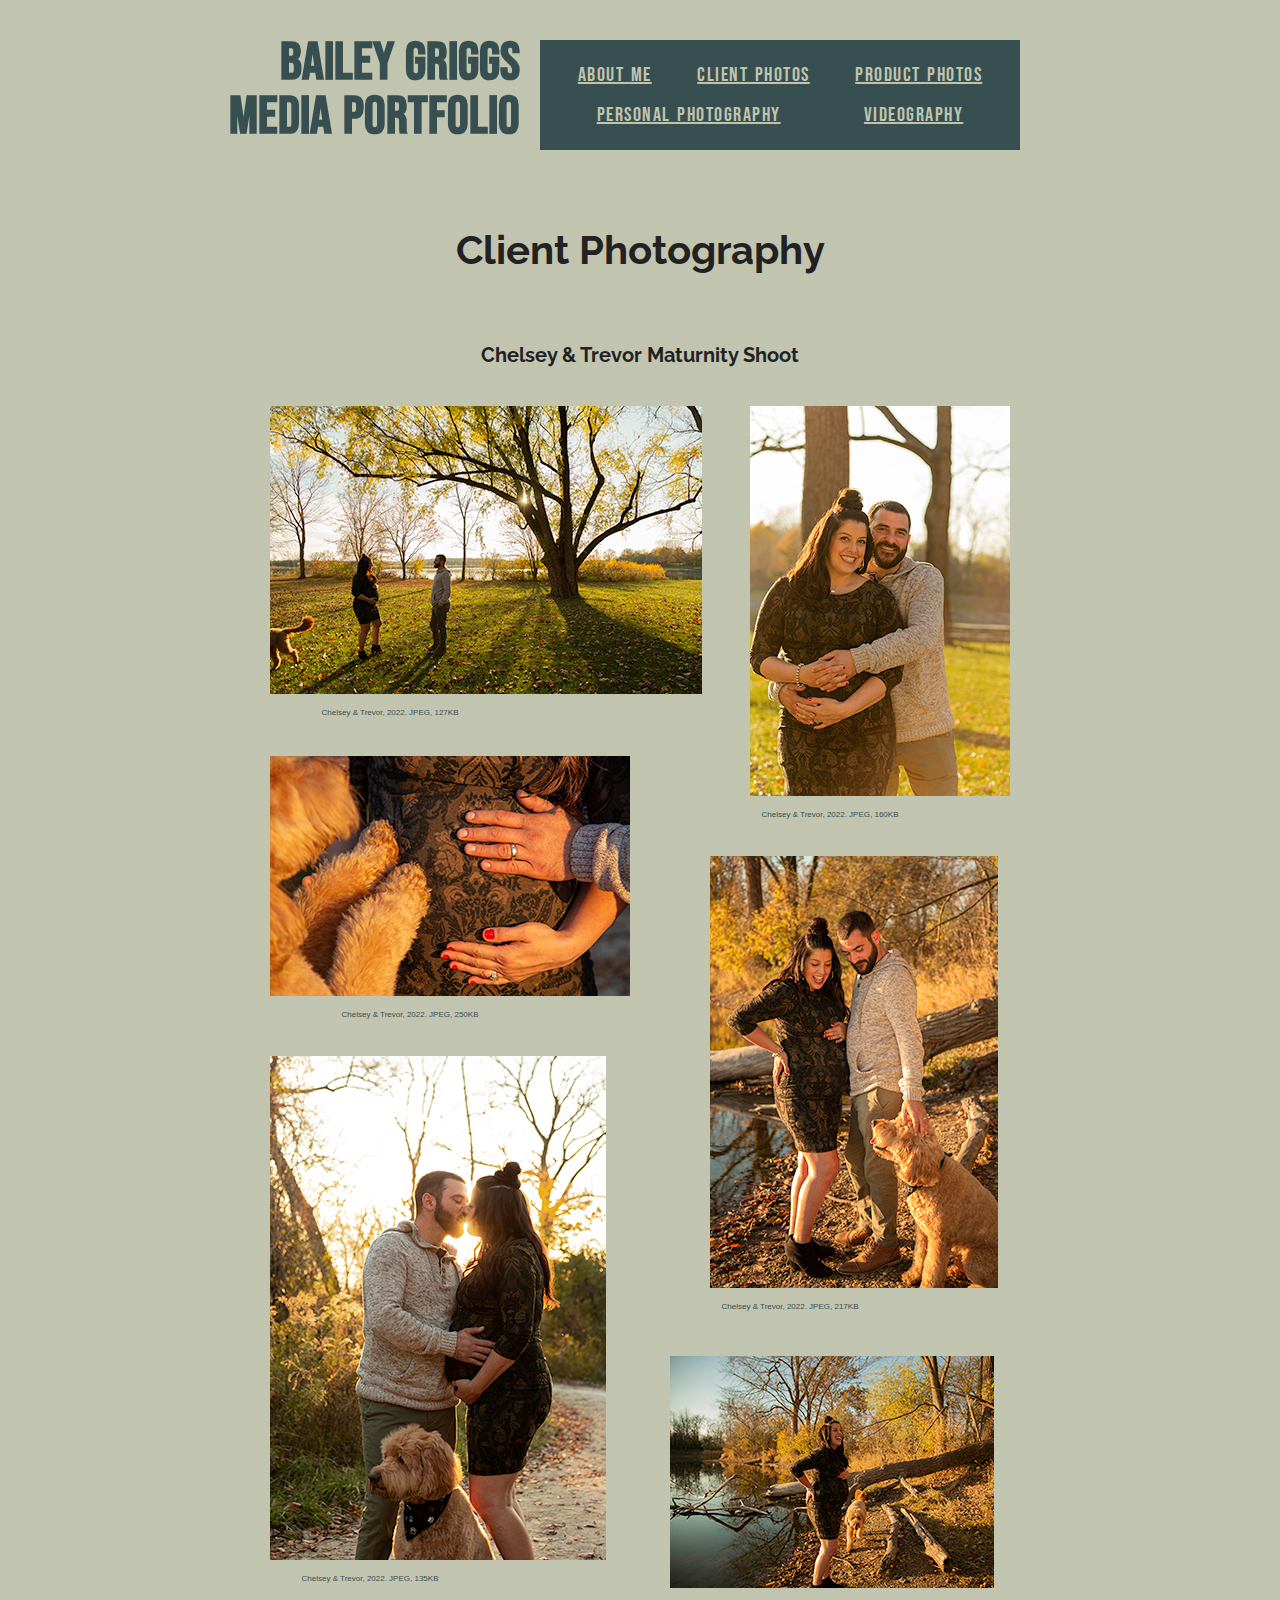
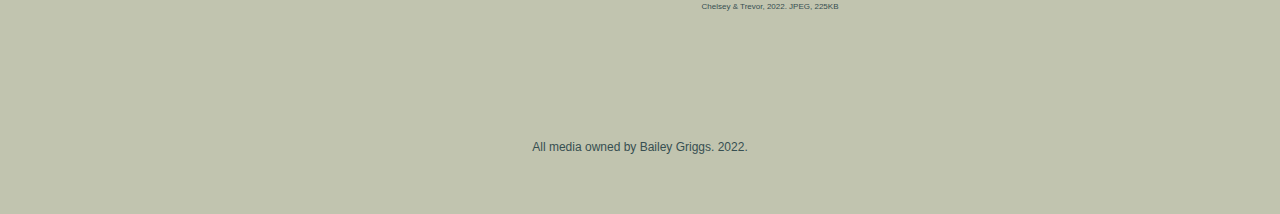
==== commit 99213d48: "fix sizes" ====
--- a/client-photography.html
+++ b/client-photography.html
@@ -36,37 +36,37 @@
   <figure id="chels-1">
       <img src="images/client-photography/chels-1.jpg"
           alt="Hands and dog paws on pregnant stomach.">
-          <figcaption>Chelsey & Trevor, 2022. JPEG, 258KB</figcaption>
+          <figcaption>Chelsey & Trevor, 2022. JPEG, 250KB</figcaption>
       </figure>
 
     <figure id="chels-2">
         <img src="images/client-photography/chels-2.jpg"
             alt="People walking in landscape.">
-            <figcaption>Chelsey & Trevor, 2022. JPEG, 250KB</figcaption>
+            <figcaption>Chelsey & Trevor, 2022. JPEG, 127KB</figcaption>
     </figure>
 
     <figure id="chels-3">
         <img src="images/client-photography/chels-3.jpg"
             alt="Couple hugging.">
-            <figcaption>Chelsey & Trevor, 2022. JPEG, 242KB</figcaption>
+            <figcaption>Chelsey & Trevor, 2022. JPEG, 160KB</figcaption>
     </figure>
 
     <figure id="chels-4">
         <img src="images/client-photography/chels-4.jpg"
             alt="Woman laughing by water">
-            <figcaption>Chelsey & Trevor, 2022. JPEG, 356KB</figcaption>
+            <figcaption>Chelsey & Trevor, 2022. JPEG, 225KB</figcaption>
     </figure>
 
     <figure id="chels-5">
         <img src="images/client-photography/chels-5.jpg"
             alt="Couple kissing with dog seated.">
-            <figcaption>Chelsey & Trevor, 2022. JPEG, 311KB</figcaption>
+            <figcaption>Chelsey & Trevor, 2022. JPEG, 135KB</figcaption>
     </figure>
 
     <figure id="chels-6">
         <img src="images/client-photography/chels-6.jpg"
             alt="Couple smiling looking at dog.">
-            <figcaption>Chelsey & Trevor, 2022. JPEG, 311KB</figcaption>
+            <figcaption>Chelsey & Trevor, 2022. JPEG, 217KB</figcaption>
     </figure>
 
   </div>
--- a/css/style.css
+++ b/css/style.css
@@ -9,7 +9,7 @@
   padding-top: 180px;
   margin: 20px auto;
   background-color: rgb(193,196,175);
-  overflow: auto;
+  overflow: visible;
 }
 
 a,
@@ -53,34 +53,42 @@
   margin-bottom: 5px;
 }
 
+main {
+  max-width: 960px;
+  height: auto;
+  position: relative;
+  min-width: 900px;
+  }
+
 header {
+  background-color: rgb(193,196,175);
   color: rgb(55,79,81);
-  background-color: rgb(193,196,175);
   font-family: "Bebas Neue", sans-serif;
   line-height:1;
   word-spacing: 2px;
   font-size: 25px;
+  text-align: right;
   padding:10px;
   padding-top: 0;
-  text-align: right;
+  padding-bottom: 20px;
   height: 150px;
-  width: 960px;
-  overflow: visible;
+  max-width: 960px;
+  overflow: auto;
   position: fixed;
   top: 0px;
-  display: inline-block;
-  padding-bottom: 0;
-  display:grid;
+  display: grid;
   grid-template-columns: 1fr 2fr;
   grid-template-areas:
     "h1" "nav" ;
   z-index: 20;
+
 }
 
 h1 {
   grid-area: h1;
   font-size: 54px;
   width: 350px;
+  height: 50px;
 }
 
 nav {
@@ -93,13 +101,6 @@
     top: 15px;
     overflow: auto;
     display: inline-block;
-  }
-
-  main {
-    max-width: 960px;
-    height: auto;
-    position: relative;
-    min-width: 900px;
   }
 
 figcaption {
@@ -144,7 +145,8 @@
 
 #introduction p {
   text-indent: 40px;
-  max-width:800px;
+  max-width:700px;
+  margin-left: 70px;
   padding-left: 50px;
   padding-right: 50px;
 
@@ -190,8 +192,6 @@
   grid-row: 10;
 }
 
-
-/*Product Images*/
 #product-gallery {
   margin-left: 70px;
   min-width: 800px;
@@ -204,7 +204,7 @@
 
   #aw-1 {
     grid-column: 1 / 8;
-    grid-row: 1:
+    grid-row: 1;
   }
 
   #aw-2 {
@@ -262,7 +262,6 @@
     grid-row: 21;
   }
 
-/*Personal Images*/
 #digital-gallery {
   margin-left: 70px;
   min-width: 800px;
@@ -377,11 +376,6 @@
   grid-column: 14 / 20;
   grid-row: 9;
 }
-
-
-
-
-/*VIDEO GALLERY*/
 
 #video-gallery {
     max-width: 800px;
